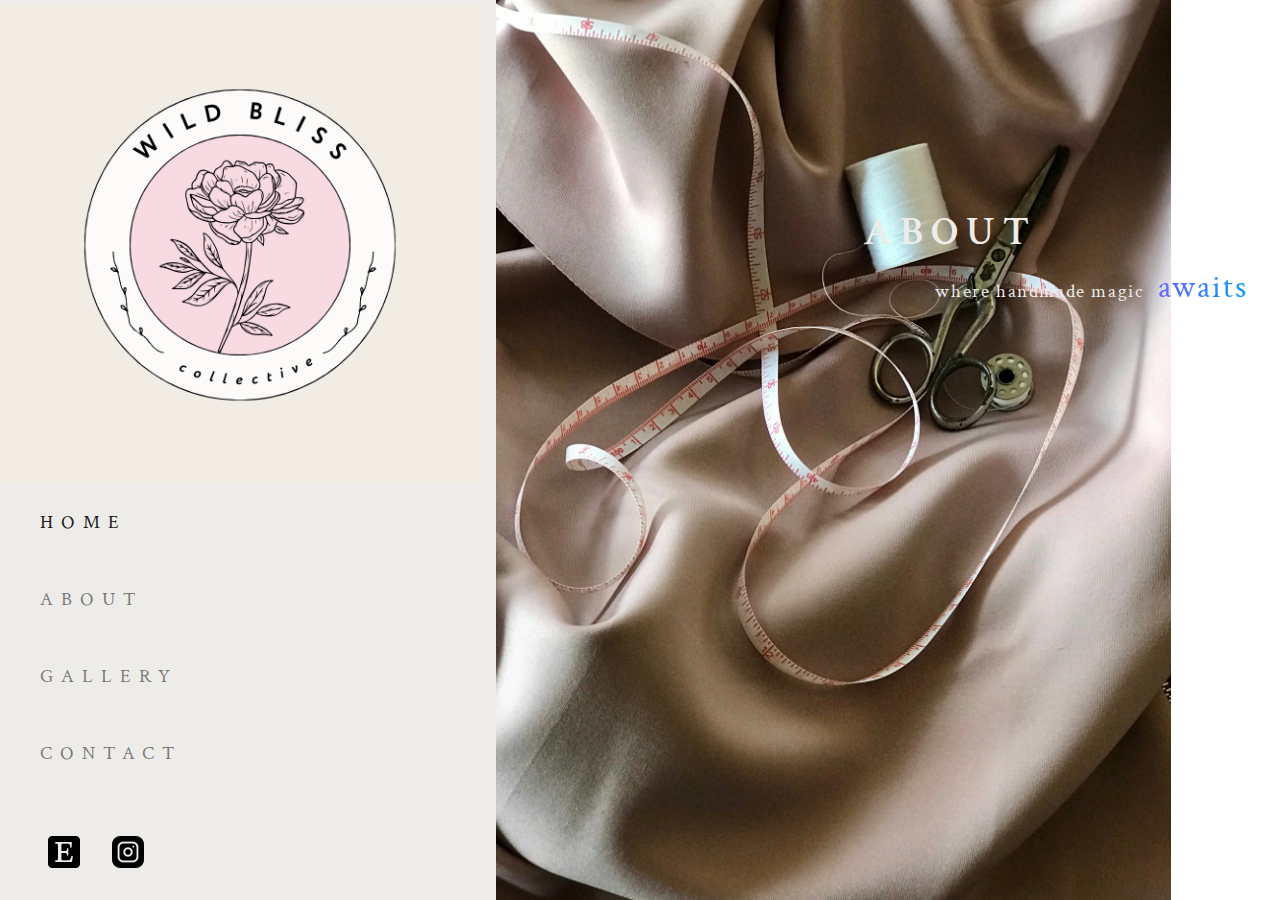
==== about.html @ cf1588d6 "start about page" ====
<!DOCTYPE html>
<html lang="en">

<head>
    <meta charset="UTF-8">
    <meta name="viewport" content="width=device-width, initial-scale=1.0">
    <title>Wild Bliss Collective</title>
    <link href="assets/favicon/favicon.ico" rel="icon" type="image/x-icon">
    <link rel="stylesheet" href="https://cdn.jsdelivr.net/npm/bootstrap@4.0.0/dist/css/bootstrap.min.css"
        integrity="sha384-Gn5384xqQ1aoWXA+058RXPxPg6fy4IWvTNh0E263XmFcJlSAwiGgFAW/dAiS6JXm" crossorigin="anonymous">
    <link rel="stylesheet" href="assets/css/styles.css">
</head>

<body>
    <main role="main">
        <div class="main-content">

            <nav class="navbar navbar-expand-lg navbar-light navbar-custom">
                <a class="navbar-brand" href="#"><img src="assets/images/wild-bliss-logo.png"
                        alt="Wild Bliss Collective" class="wb-logo"></a>
                <button class="navbar-toggler" type="button" data-toggle="collapse" data-target="#navbarTogglerDemo02"
                    aria-controls="navbarTogglerDemo02" aria-expanded="false" aria-label="Toggle navigation">
                    <span class="navbar-toggler-icon"></span>
                </button>

                <div class="collapse navbar-collapse" id="navbarTogglerDemo02">
                    <ul class="navbar-nav mr-auto mt-2 mt-lg-0">
                        <li class="nav-item active">
                            <a class="nav-link nav-item" href="index.html">Home<span class="sr-only">(current)</span></a>
                        </li>
                        <li class="nav-item">
                            <a class="nav-link nav-item" href="#">About</a>
                        </li>
                        <li class="nav-item">
                            <a class="nav-link nav-item" href="#">Gallery</a>
                        </li>
                        <li class="nav-item">
                            <a class="nav-link nav-item" href="#">Contact</a>
                        </li>
                    </ul>
                    <div class="socials">
                        <img src="assets/icons/etsy.png" alt="Etsy" class="social-icons">
                        <a href="https://www.instagram.com/wildblisscollective/" target="_blank"><img
                                src="assets/icons/instagram.png" alt="Instagram" class="social-icons"></a>
                    </div>
                </div>
            </nav>
            <div class="content">
                <div class="heading shadowbox">
                    <h1 class="main-heading">About</h1>
                    <span class="subheading">where handmade magic <span
                            class="rainbow rainbow_text_animated">awaits</span></span>
                </div>
                <img src="assets/images/thread-measure.jpg" alt="sewing machine" class="main-img about-img img-responsive" />
            </div>
        </div>

    </main>
    <script src="https://code.jquery.com/jquery-3.2.1.slim.min.js"
        integrity="sha384-KJ3o2DKtIkvYIK3UENzmM7KCkRr/rE9/Qpg6aAZGJwFDMVNA/GpGFF93hXpG5KkN"
        crossorigin="anonymous"></script>
    <script src="https://cdn.jsdelivr.net/npm/popper.js@1.12.9/dist/umd/popper.min.js"
        integrity="sha384-ApNbgh9B+Y1QKtv3Rn7W3mgPxhU9K/ScQsAP7hUibX39j7fakFPskvXusvfa0b4Q"
        crossorigin="anonymous"></script>
    <script src="https://cdn.jsdelivr.net/npm/bootstrap@4.0.0/dist/js/bootstrap.min.js"
        integrity="sha384-JZR6Spejh4U02d8jOt6vLEHfe/JQGiRRSQQxSfFWpi1MquVdAyjUar5+76PVCmYl"
        crossorigin="anonymous"></script>
    <script src="assets/js/script.js"></script>
</body>

</html>
---- assets/css/styles.css ----
/*****************************************************************************/
/* CSS RESET STYLES */
/*****************************************************************************/
*,
*::before,
*::after {
    box-sizing: border-box;
}

* {
    margin: 0;
}

body {
    line-height: 1.5;
    -webkit-font-smoothing: antialiased;
    padding: 0;
    margin: 0;
    width: 100%;
    font-family: 'Crimson Text', sans-serif;
    height: 100vh;
}

img,
picture,
video,
canvas,
svg {
    display: block;
    max-width: 100%;
}

input,
button,
textarea,
select {
    font: inherit;
}

p,
h1,
h2,
h3,
h4,
h5,
h6 {
    overflow-wrap: break-word;
}

/*****************************************************************************/
/* GENERAL STYLES */
/*****************************************************************************/

a {
    text-decoration: none;
    color: #615A5C;
    text-transform: uppercase;
}

.main-img {
    height: 100vh;
}

.socials {
    position: absolute;
    bottom: 0;
    left: 0;
    display: flex;
    gap:2rem;
    margin-left: 3rem;
    margin-bottom: 2rem;
}

.social-icons {
    height: 2rem;
    display: block;
}

.main-heading, .subheading {
    color: #EEECE9;
}

.main-heading {
    text-transform: uppercase;
}

#shadowBox {
    background-color: rgb(0, 0, 0);
    /* Fallback color */
    background-color: rgba(0, 0, 0, 0.2);
    /* Black w/opacity/see-through */
    border: 3px solid;
}

.rainbow {
    text-align: center;
    text-decoration: underline;
    font-size: 2rem;
    letter-spacing: 2px;
    margin-left: 0.5rem;
}

.rainbow_text_animated {
    background: linear-gradient(to right, #6666ff, #0099ff, #00ff00, #ff3399, #6666ff);
    -webkit-background-clip: text;
    background-clip: text;
    color: transparent;
    animation: rainbow_animation 6s ease-in-out infinite;
    background-size: 400% 100%;
}

@keyframes rainbow_animation {

    0%,
    100% {
        background-position: 0 0;
    }

    50% {
        background-position: 100% 0;
    }
}

/* crimson-text-regular - latin */
@font-face {
    font-display: swap;
    /* Check https://developer.mozilla.org/en-US/docs/Web/CSS/@font-face/font-display for other options. */
    font-family: 'Crimson Text';
    font-style: normal;
    font-weight: 400;
    src: url('../fonts/crimson-text-v19-latin-regular.woff2') format('woff2');
    /* Chrome 36+, Opera 23+, Firefox 39+, Safari 12+, iOS 10+ */
}

/* crimson-text-600 - latin */
@font-face {
    font-display: swap;
    /* Check https://developer.mozilla.org/en-US/docs/Web/CSS/@font-face/font-display for other options. */
    font-family: 'Crimson Text';
    font-style: normal;
    font-weight: 600;
    src: url('../fonts/crimson-text-v19-latin-600.woff2') format('woff2');
    /* Chrome 36+, Opera 23+, Firefox 39+, Safari 12+, iOS 10+ */
}

/**Palette: https://coolors.co/palette/9f8d91-e6dedd-615a5c-eeece9-f7d9e1 */
/* Fonts: crimson text, belleza */

/*****************************************************************************/
/* DESKTOP STYLES */
/*****************************************************************************/
@media (min-width: 60rem) {
    .wb-logo {
        width: 30rem;
        margin-bottom: 0;
    }

    .navigation {
        list-style-type: none;
        display: flex;
        flex-direction: column;
    }
    
    .nav-item {
        margin-left: 0;
        margin-bottom: 1rem;
        font-size: 1.2rem;
        letter-spacing: 0.5rem;
    }

    .navbar {
        flex-direction: column;
        background-color: #EEECE9;
        padding: 0;
        align-items: flex-start;
    }

    .navbar-collapse {
        margin-top: -5rem !important;
    }

    .navbar-nav {
        flex-direction: column !important;
        margin-left: 2rem;
    }

    .main-content {
        display: flex;
        height: 100vh;
    }

    .heading {
        position: absolute;
        right: 2rem;
        top: 13rem;
    }
    
    .main-heading {
        letter-spacing: 0.5rem;
        text-transform: uppercase;
        font-weight: 600;
    }
    
    .subheading {
        font-size: 1.2rem;
        margin-left: 4.5rem;
        letter-spacing: 0.1rem;
    }
}

/*****************************************************************************/
/* MOBILE STYLES */
/*****************************************************************************/
@media (min-width: 23rem) and (max-width: 60rem) {
    .wb-logo {
        width: 10rem;
    }

    .heading {
        position: absolute;
        top: 20rem;
        left: 4rem;
    }

    .main-heading {
        letter-spacing: 0.5rem;
    }

    .navbar-custom {
        background-color: #EEECE9;
    }

    .main-content {
        flex-direction: column;
    }

    .main-img {
        max-width: 100%;
    }

    .socials {
        display: none;
    }
}
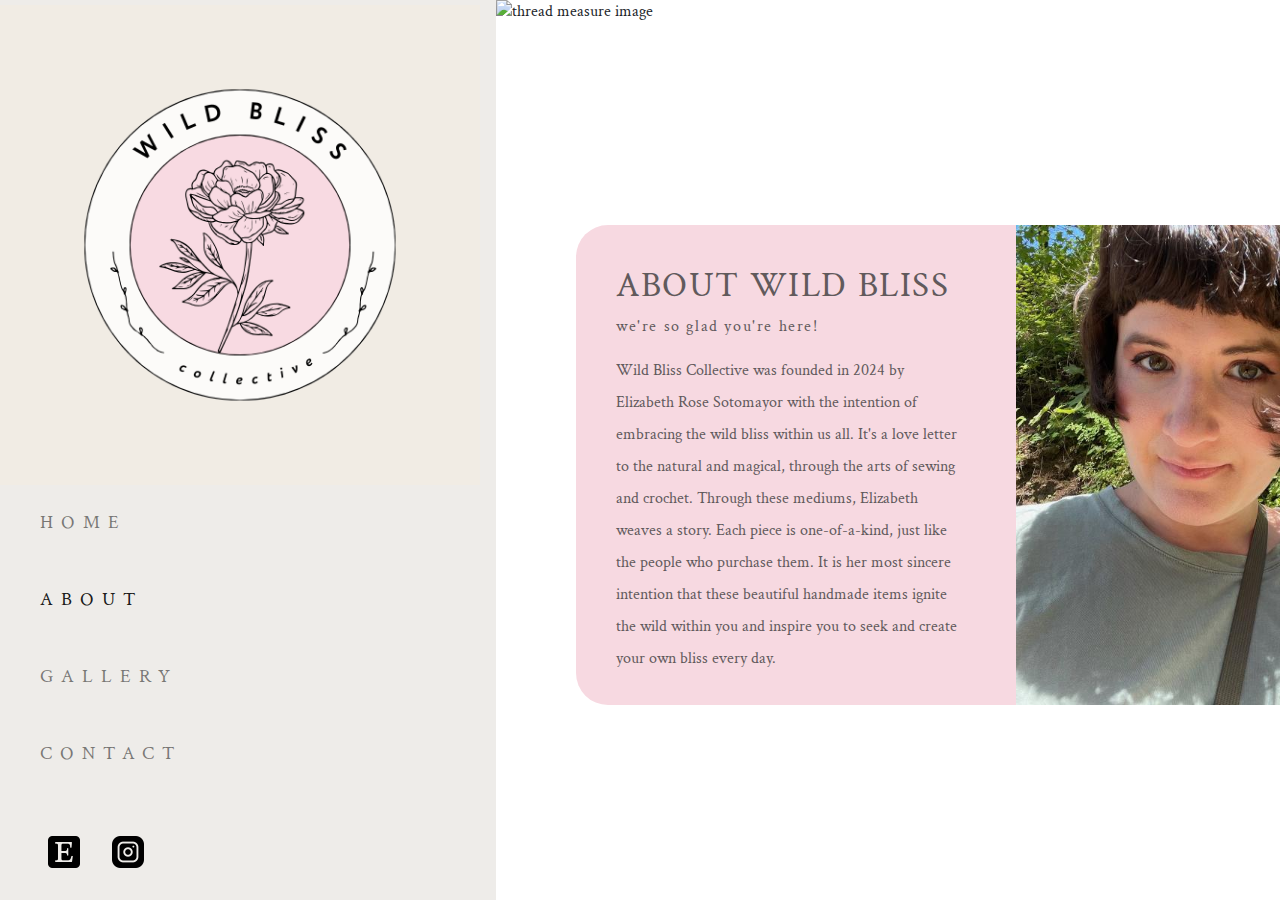
==== commit ca8f63e8: "finish about page and start gallery" ====
--- a/about.html
+++ b/about.html
@@ -25,14 +25,14 @@
 
                 <div class="collapse navbar-collapse" id="navbarTogglerDemo02">
                     <ul class="navbar-nav mr-auto mt-2 mt-lg-0">
-                        <li class="nav-item active">
+                        <li class="nav-item">
                             <a class="nav-link nav-item" href="index.html">Home<span class="sr-only">(current)</span></a>
                         </li>
-                        <li class="nav-item">
-                            <a class="nav-link nav-item" href="#">About</a>
+                        <li class="nav-item active">
+                            <a class="nav-link nav-item" href="about.html">About</a>
                         </li>
                         <li class="nav-item">
-                            <a class="nav-link nav-item" href="#">Gallery</a>
+                            <a class="nav-link nav-item" href="gallery.html">Gallery</a>
                         </li>
                         <li class="nav-item">
                             <a class="nav-link nav-item" href="#">Contact</a>
@@ -46,12 +46,17 @@
                 </div>
             </nav>
             <div class="content">
-                <div class="heading shadowbox">
-                    <h1 class="main-heading">About</h1>
-                    <span class="subheading">where handmade magic <span
-                            class="rainbow rainbow_text_animated">awaits</span></span>
+                <img src="assets/images/thread.jpg" alt="thread measure image" class="about-img main-img img-responsive" />
+                <div class="about-text">
+                    <div class="about-heading-desc">
+                        <h1 class="about-heading">About Wild Bliss</h1>
+                        <span class="about-subheading">we're so glad you're here!</span>
+                        <p class="about-description">Wild Bliss Collective was founded in 2024 by Elizabeth Rose Sotomayor with the intention of embracing the wild bliss within us all. 
+                            It's a love letter to the natural and magical, through the arts of sewing and crochet. Through these mediums, Elizabeth weaves a story. 
+                            Each piece is one-of-a-kind, just like the people who purchase them. It is her most sincere intention that these beautiful handmade items ignite the wild within you and inspire you to seek and create your own bliss every day.</p>
+                    </div>
+                    <img src="assets/images/elizabeth-img.jpg" alt="Elizabeth Sotomayor" class="elizabeth-img"/>
                 </div>
-                <img src="assets/images/thread-measure.jpg" alt="sewing machine" class="main-img about-img img-responsive" />
             </div>
         </div>
 
@@ -65,7 +70,6 @@
     <script src="https://cdn.jsdelivr.net/npm/bootstrap@4.0.0/dist/js/bootstrap.min.js"
         integrity="sha384-JZR6Spejh4U02d8jOt6vLEHfe/JQGiRRSQQxSfFWpi1MquVdAyjUar5+76PVCmYl"
         crossorigin="anonymous"></script>
-    <script src="assets/js/script.js"></script>
 </body>
 
 </html>--- a/assets/css/styles.css
+++ b/assets/css/styles.css
@@ -107,6 +107,47 @@
     color: transparent;
     animation: rainbow_animation 6s ease-in-out infinite;
     background-size: 400% 100%;
+}
+
+.about-heading {
+    text-transform: uppercase;
+    letter-spacing: 0.5rem;
+    font-size: 2.2rem;
+    color: #615A5C
+}
+    
+.about-heading, .about-subheading {
+    color: #615A5C;
+    letter-spacing: 0.1rem;
+}
+
+.about-text {
+    background-color: #F7D9E1;
+    border-radius: 2rem;
+    display: flex;
+    gap: 1rem;
+}
+
+.about-heading-desc {
+    margin-bottom: 1rem;
+    padding: 2.5rem;
+}
+
+.about-description {
+    color: #615A5C;
+    margin-top: 1rem;
+    line-height: 2rem;
+}
+
+.desc-img {
+    display: flex;
+}
+
+.elizabeth-img {
+    max-height: 100%;
+    width: 100%;
+    object-fit: contain;
+    border-radius: 0 2rem 2rem 0;
 }
 
 @keyframes rainbow_animation {
@@ -205,7 +246,15 @@
         font-size: 1.2rem;
         margin-left: 4.5rem;
         letter-spacing: 0.1rem;
-    }
+    } 
+
+        .about-text {
+            position: absolute;
+            left: 45%;
+            top: 25%;
+            width: 50rem;
+            height: 30rem;
+        }
 }
 
 /*****************************************************************************/
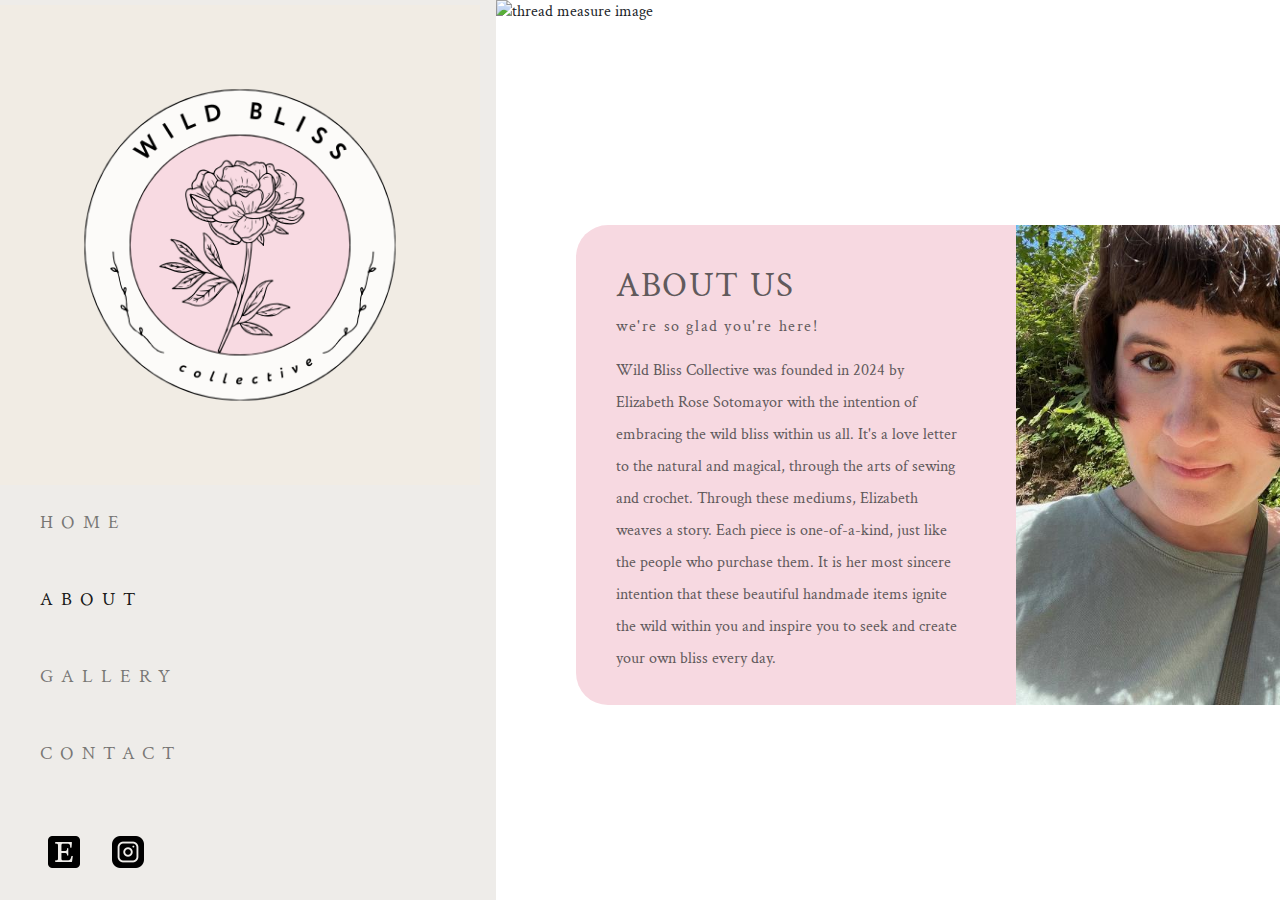
==== commit bce7a90c: "finish gallery carousel" ====
--- a/about.html
+++ b/about.html
@@ -47,9 +47,9 @@
             </nav>
             <div class="content">
                 <img src="assets/images/thread.jpg" alt="thread measure image" class="about-img main-img img-responsive" />
-                <div class="about-text">
+                <div class="text-box about-text">
                     <div class="about-heading-desc">
-                        <h1 class="about-heading">About Wild Bliss</h1>
+                        <h1 class="about-heading">About us</h1>
                         <span class="about-subheading">we're so glad you're here!</span>
                         <p class="about-description">Wild Bliss Collective was founded in 2024 by Elizabeth Rose Sotomayor with the intention of embracing the wild bliss within us all. 
                             It's a love letter to the natural and magical, through the arts of sewing and crochet. Through these mediums, Elizabeth weaves a story. 
--- a/assets/css/styles.css
+++ b/assets/css/styles.css
@@ -120,10 +120,11 @@
     color: #615A5C;
     letter-spacing: 0.1rem;
 }
-
+.text-box {
+    border-radius: 2rem;
+}
 .about-text {
     background-color: #F7D9E1;
-    border-radius: 2rem;
     display: flex;
     gap: 1rem;
 }
@@ -149,6 +150,26 @@
     object-fit: contain;
     border-radius: 0 2rem 2rem 0;
 }
+
+.gallery-img {
+    width: 100vw;
+}
+
+.gallery-box {
+    height: 35rem;
+    width: 30rem;
+    background-color: #615A5C;
+}
+
+.gallery-heading, .gallery-subheading {
+    color: #F7D9E1;
+    letter-spacing: 0.1rem;
+}
+
+.gallery-headings {
+    text-align: center;
+}
+
 
 @keyframes rainbow_animation {
 
@@ -248,12 +269,18 @@
         letter-spacing: 0.1rem;
     } 
 
-        .about-text {
+    .about-text {
+        position: absolute;
+        left: 45%;
+        top: 25%;
+        width: 50rem;
+        height: 30rem;
+    }
+
+        .gallery-box {
             position: absolute;
-            left: 45%;
-            top: 25%;
-            width: 50rem;
-            height: 30rem;
+            top: 10rem;
+            left: 50%;
         }
 }
 
@@ -290,4 +317,9 @@
     .socials {
         display: none;
     }
-}
+
+    .gallery-box {
+        width: 100%;
+        height: 50rem;
+    }
+}
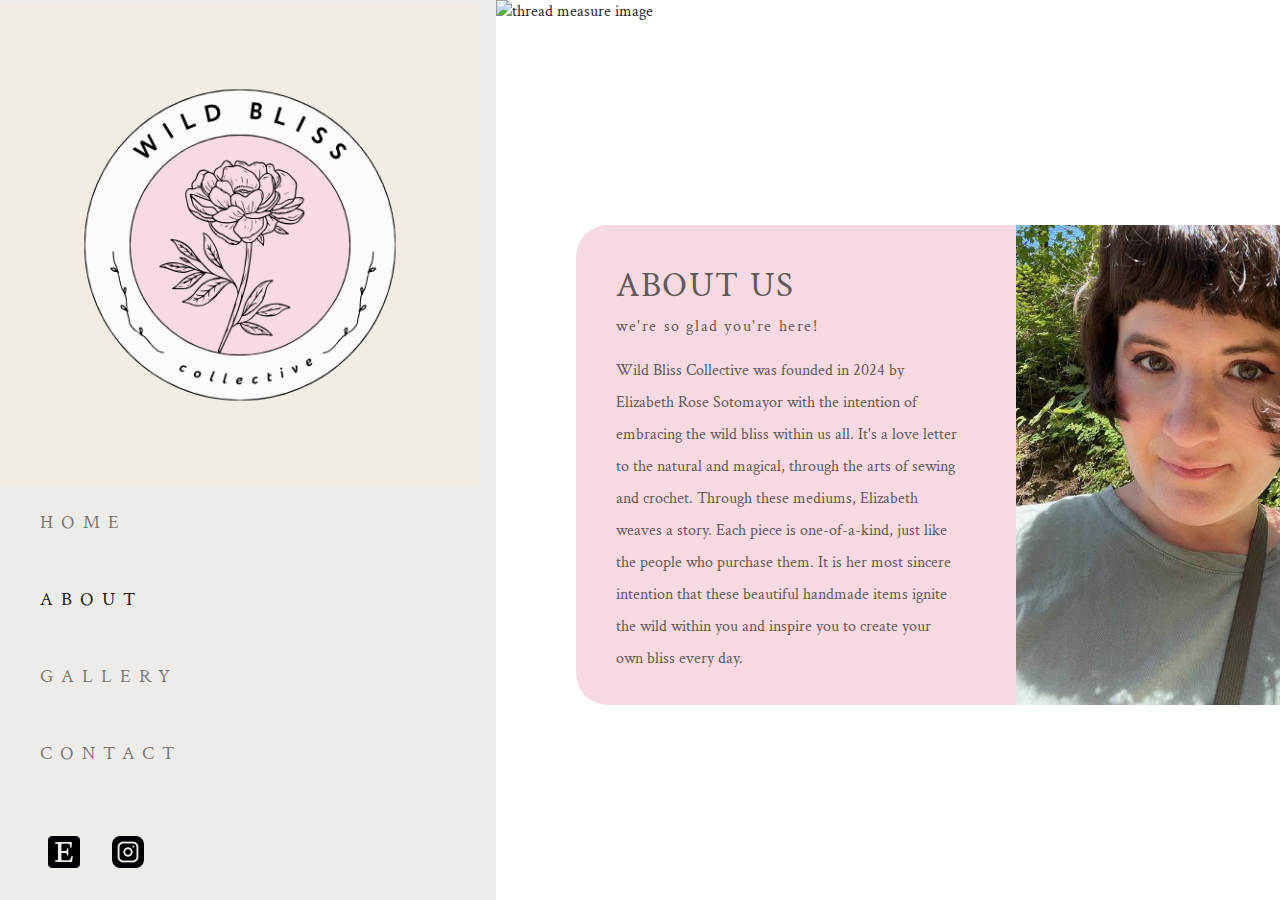
==== commit 7d5cde07: "fix navbar logo link" ====
--- a/about.html
+++ b/about.html
@@ -16,7 +16,7 @@
         <div class="main-content">
 
             <nav class="navbar navbar-expand-lg navbar-light navbar-custom">
-                <a class="navbar-brand" href="#"><img src="assets/images/wild-bliss-logo.png"
+                <a class="navbar-brand" href="index.html"><img src="assets/images/wild-bliss-logo.png"
                         alt="Wild Bliss Collective" class="wb-logo"></a>
                 <button class="navbar-toggler" type="button" data-toggle="collapse" data-target="#navbarTogglerDemo02"
                     aria-controls="navbarTogglerDemo02" aria-expanded="false" aria-label="Toggle navigation">
@@ -35,7 +35,7 @@
                             <a class="nav-link nav-item" href="gallery.html">Gallery</a>
                         </li>
                         <li class="nav-item">
-                            <a class="nav-link nav-item" href="#">Contact</a>
+                            <a class="nav-link nav-item" href="contact.html">Contact</a>
                         </li>
                     </ul>
                     <div class="socials">
@@ -53,7 +53,7 @@
                         <span class="about-subheading">we're so glad you're here!</span>
                         <p class="about-description">Wild Bliss Collective was founded in 2024 by Elizabeth Rose Sotomayor with the intention of embracing the wild bliss within us all. 
                             It's a love letter to the natural and magical, through the arts of sewing and crochet. Through these mediums, Elizabeth weaves a story. 
-                            Each piece is one-of-a-kind, just like the people who purchase them. It is her most sincere intention that these beautiful handmade items ignite the wild within you and inspire you to seek and create your own bliss every day.</p>
+                            Each piece is one-of-a-kind, just like the people who purchase them. It is her most sincere intention that these beautiful handmade items ignite the wild within you and inspire you to create your own bliss every day.</p>
                     </div>
                     <img src="assets/images/elizabeth-img.jpg" alt="Elizabeth Sotomayor" class="elizabeth-img"/>
                 </div>
--- a/assets/css/styles.css
+++ b/assets/css/styles.css
@@ -61,16 +61,6 @@
     height: 100vh;
 }
 
-.socials {
-    position: absolute;
-    bottom: 0;
-    left: 0;
-    display: flex;
-    gap:2rem;
-    margin-left: 3rem;
-    margin-bottom: 2rem;
-}
-
 .social-icons {
     height: 2rem;
     display: block;
@@ -97,7 +87,7 @@
     text-decoration: underline;
     font-size: 2rem;
     letter-spacing: 2px;
-    margin-left: 0.5rem;
+    margin-left: 0;
 }
 
 .rainbow_text_animated {
@@ -156,9 +146,12 @@
 }
 
 .gallery-box {
-    height: 35rem;
-    width: 30rem;
     background-color: #615A5C;
+}
+
+.contact-box {
+    background-color: #EEECE9;
+    padding: 1.5rem;
 }
 
 .gallery-heading, .gallery-subheading {
@@ -166,8 +159,21 @@
     letter-spacing: 0.1rem;
 }
 
-.gallery-headings {
+.contact-heading, .contact-subheading {
+    color: #615A5C;
+    letter-spacing: 0.1rem;
+}
+
+.contact-heading {
+    text-transform: uppercase;
+}
+
+.gallery-headings, .contact-headings {
     text-align: center;
+}
+
+.contact-headings {
+    margin: 1rem;
 }
 
 
@@ -246,6 +252,16 @@
         margin-left: 2rem;
     }
 
+        .socials {
+            position: absolute;
+            bottom: 0;
+            left: 0;
+            display: flex;
+            gap: 2rem;
+            margin-left: 3rem;
+            margin-bottom: 2rem;
+        }
+
     .main-content {
         display: flex;
         height: 100vh;
@@ -277,11 +293,21 @@
         height: 30rem;
     }
 
-        .gallery-box {
-            position: absolute;
-            top: 10rem;
-            left: 50%;
-        }
+    .gallery-box {
+        height: 33rem;
+            width: 30rem;
+    }
+
+    .gallery-box, .contact-box {
+        position: absolute;
+        top: 10rem;
+        left: 50%;
+    }
+
+    .contact-box {
+        height: 40rem;
+        width: 30rem
+    }
 }
 
 /*****************************************************************************/
@@ -315,11 +341,18 @@
     }
 
     .socials {
-        display: none;
+        display: inline-flex;
+        gap: 1rem;
+        margin-top: 1rem;
     }
 
     .gallery-box {
         width: 100%;
         height: 50rem;
     }
-}
+
+    .about-img {
+        max-width: 100%;
+        object-fit: cover;
+    }
+}
